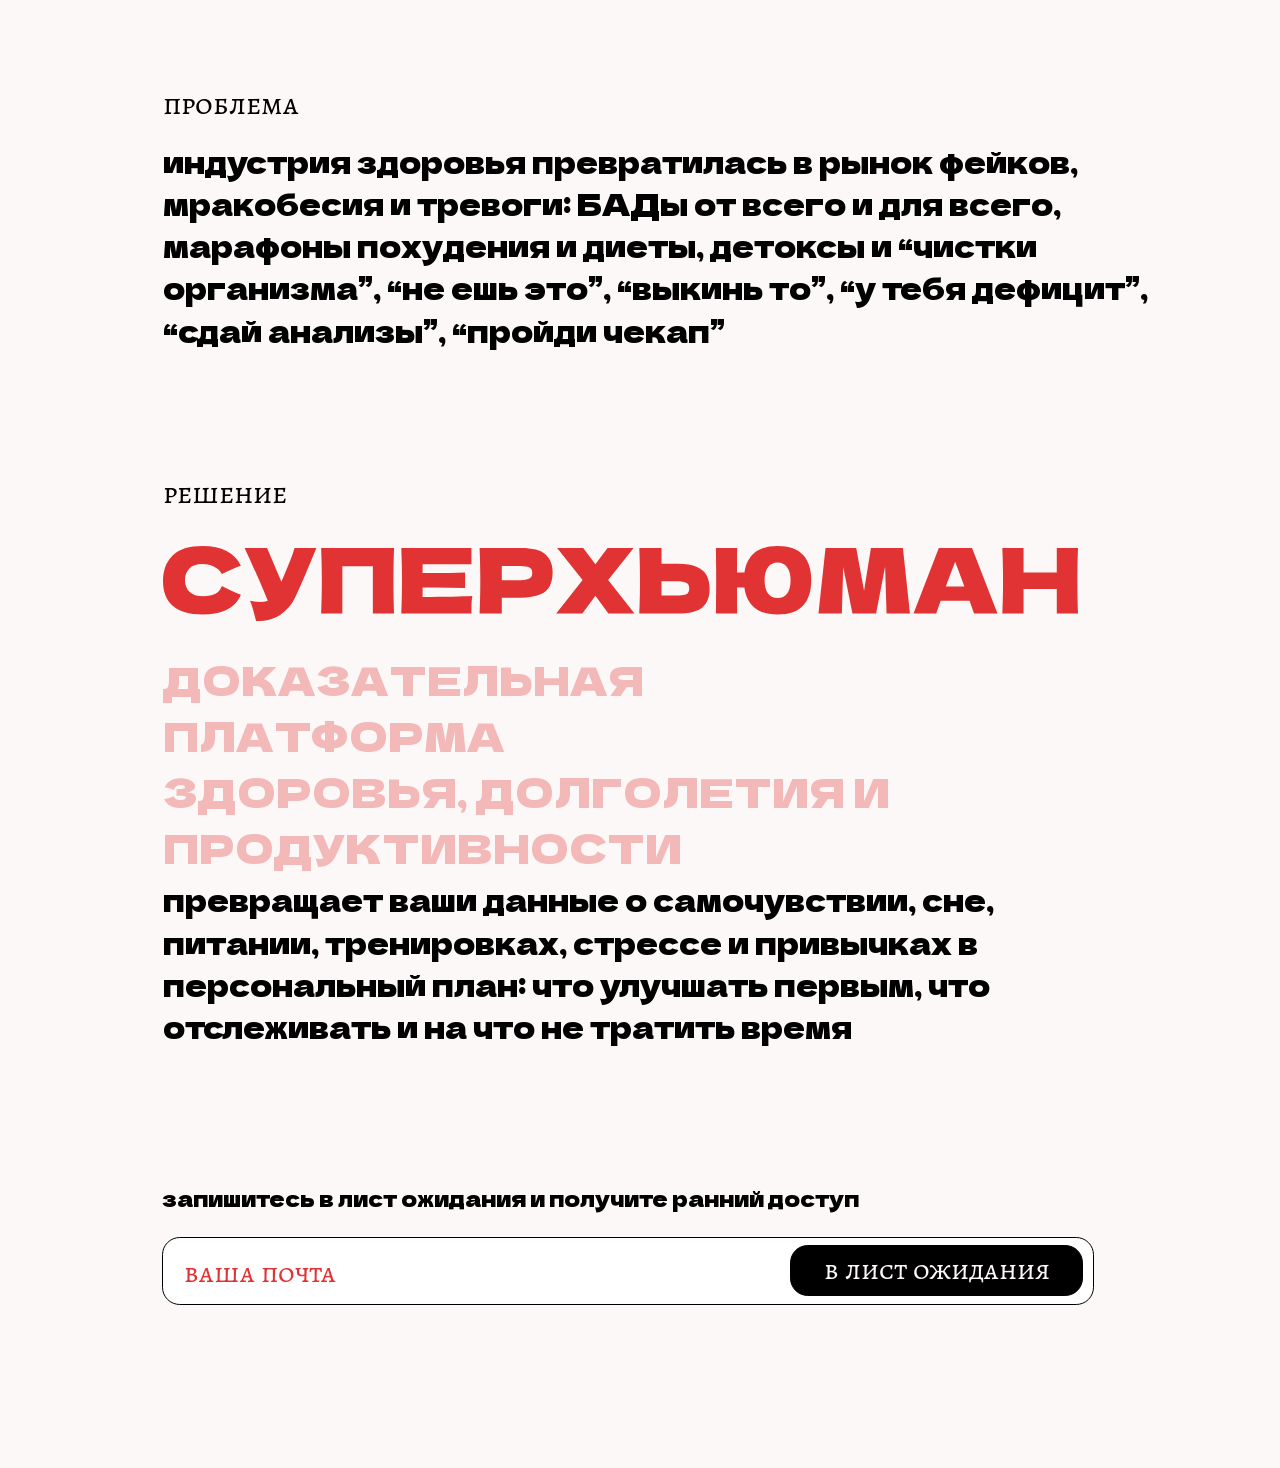
==== superhuman/index.html @ b4c134c9 "Add Superhuman waitlist page" ====
<!DOCTYPE html>
<html lang="ru">
<head>
    <meta charset="UTF-8">
    <meta name="viewport" content="width=device-width, initial-scale=1.0">
    <title>Суперхьюман</title>
    <link rel="icon" type="image/x-icon" href="../assets/favicon.ico">
    <link rel="preconnect" href="https://fonts.googleapis.com">
    <link rel="preconnect" href="https://fonts.gstatic.com" crossorigin>
    <link href="https://fonts.googleapis.com/css2?family=Alegreya+SC&amp;family=Dela+Gothic+One&amp;display=swap" rel="stylesheet">
    <link rel="stylesheet" href="../styles/superhuman.css">
</head>
<body>
    <main class="superhuman-page" aria-label="Суперхьюман">
        <section class="superhuman-stage">
            <p class="section-label problem-label">проблема</p>
            <p class="problem-copy">индустрия здоровья превратилась в рынок фейков, мракобесия и тревоги: БАДы от всего и для всего, марафоны похудения и  диеты, детоксы и “чистки организма”, “не ешь это”, “выкинь то”, “у тебя дефицит”, “сдай анализы”, “пройди чекап”</p>

            <p class="section-label solution-label">решение</p>
            <img class="superhuman-logo" src="../assets/superhuman-logo.svg" alt="СУПЕРХЬЮМАН">

            <h1 class="superhuman-subtitle">
                <span>доказательная платформа</span>
                <span>здоровья, долголетия и</span>
                <span>продуктивности</span>
            </h1>

            <p class="solution-copy">превращает ваши данные о самочувствии, сне, питании, тренировках, стрессе и привычках в персональный план: что улучшать первым, что отслеживать и на что не тратить время</p>

            <div class="waitlist">
                <p class="waitlist-caption">запишитесь в лист ожидания и получите ранний доступ</p>
                <form
                    class="waitlist-form"
                    data-endpoint="https://script.google.com/macros/s/AKfycbw8S2d8PVBsrzb2Y690v4uZNA24RD8O-IJxVtnsrtpIWlm29gAMp56VdJrxew1wc2tc0w/exec"
                    data-sheet-id="1YwwWnk96e6P84mYwUhxPJiWjy-DQQbZXwpfyrY9hVKY"
                    novalidate
                >
                    <label class="sr-only" for="waitlist-email">Ваша почта</label>
                    <input id="waitlist-email" name="email" type="email" autocomplete="email" placeholder="ваша почта" required>
                    <button type="submit">в лист ожидания</button>
                </form>
                <p class="form-message" role="status" aria-live="polite"></p>
            </div>
        </section>
    </main>

    <script>
        const form = document.querySelector(".waitlist-form");
        const emailInput = document.querySelector("#waitlist-email");
        const message = document.querySelector(".form-message");
        const submitButton = form.querySelector("button");

        const setMessage = (text, type) => {
            message.textContent = text;
            message.dataset.type = type;
        };

        form.addEventListener("submit", async (event) => {
            event.preventDefault();

            if (!emailInput.validity.valid) {
                setMessage("введите корректную почту", "error");
                emailInput.focus();
                return;
            }

            const endpoint = form.dataset.endpoint;

            if (!endpoint) {
                setMessage("форма готова, осталось подключить Google Apps Script", "error");
                return;
            }

            submitButton.disabled = true;
            submitButton.textContent = "отправляем";
            setMessage("", "");

            try {
                const payload = new FormData(form);
                payload.append("created_at", new Date().toISOString());
                payload.append("page", "superhuman");
                payload.append("user_agent", navigator.userAgent);
                payload.append("referrer", document.referrer);

                await fetch(endpoint, {
                    method: "POST",
                    mode: "no-cors",
                    body: payload
                });

                form.reset();
                setMessage("готово, вы в листе ожидания", "success");
            } catch (error) {
                setMessage("не получилось отправить, попробуйте ещё раз", "error");
            } finally {
                submitButton.disabled = false;
                submitButton.textContent = "в лист ожидания";
            }
        });
    </script>
</body>
</html>
---- styles/superhuman.css ----
* {
    box-sizing: border-box;
}

html,
body {
    margin: 0;
    min-height: 100%;
}

body {
    background: #fcf8f7;
}

button,
input {
    font: inherit;
}

.superhuman-page {
    width: 100%;
    min-height: 100vh;
    overflow-x: hidden;
    background: #fcf8f7;
}

.superhuman-stage {
    position: relative;
    width: min(100vw, 1440px);
    aspect-ratio: 1440 / 1651;
    margin: 0 auto;
    overflow: hidden;
    background: #fcf8f7;
    color: #000;
    transform-origin: top center;
}

.section-label,
.problem-copy,
.superhuman-subtitle,
.solution-copy,
.waitlist {
    position: absolute;
    margin: 0;
}

.section-label {
    left: 12.708333%;
    width: 79.652778%;
    font-family: "Alegreya SC", Georgia, serif;
    font-size: min(2.361111vw, 34px);
    line-height: 1.4;
    font-weight: 400;
    text-shadow: min(0.416667vw, 6px) min(0.416667vw, 6px) 0 #fcf8f7;
}

.problem-label {
    top: 5.633010%;
}

.solution-label {
    top: 32.162326%;
}

.problem-copy,
.solution-copy {
    font-family: "Dela Gothic One", system-ui, sans-serif;
    font-weight: 400;
    font-size: min(2.361111vw, 34px);
    line-height: 1.4;
    letter-spacing: 0;
}

.problem-copy {
    top: 9.509388%;
    left: 12.708333%;
    width: 79.652778%;
    text-shadow: min(0.416667vw, 6px) min(0.416667vw, 6px) 0 #fcf8f7;
}

.superhuman-logo {
    position: absolute;
    top: 37.189582%;
    left: 12.708333%;
    width: 71.483333%;
    height: 5.101575%;
    display: block;
}

.superhuman-subtitle {
    top: 44.336766%;
    left: 12.708333%;
    width: 64.444444%;
    color: #f3b9b8;
    font-family: "Dela Gothic One", system-ui, sans-serif;
    font-weight: 400;
    font-size: min(3.125vw, 45px);
    line-height: 1.4;
    letter-spacing: 0;
    text-transform: uppercase;
}

.superhuman-subtitle span {
    display: block;
}

.solution-copy {
    top: 59.842520%;
    left: 12.708333%;
    width: 74.583333%;
}

.waitlist {
    top: 80.617807%;
    left: 12.638889%;
    width: 74.583333%;
}

.waitlist-caption {
    margin: 0 0 min(1.875vw, 27px);
    font-family: "Dela Gothic One", system-ui, sans-serif;
    font-size: min(1.666667vw, 24px);
    line-height: 1.4;
    letter-spacing: 0;
}

.waitlist-form {
    position: relative;
    width: 97.672253%;
    aspect-ratio: 1049 / 77;
    border: min(0.069444vw, 1px) solid #000;
    border-radius: min(1.388889vw, 20px);
    background: #fff;
}

.waitlist-form input {
    position: absolute;
    inset: 0 auto 0 0;
    width: 65.776930%;
    height: 100%;
    padding: min(0.208333vw, 3px) min(1.666667vw, 24px) 0;
    border: 0;
    outline: 0;
    background: transparent;
    color: #e13333;
    font-family: "Alegreya SC", Georgia, serif;
    font-size: min(2.222222vw, 32px);
    line-height: 1.2;
}

.waitlist-form input::placeholder {
    color: #e13333;
    opacity: 1;
}

.waitlist-form button {
    position: absolute;
    top: 10.389610%;
    right: 1.048618%;
    width: 31.553861%;
    height: 76.623377%;
    padding: 0;
    border: min(0.069444vw, 1px) solid #000;
    border-radius: min(1.388889vw, 20px);
    background: #000;
    color: #fcf8f7;
    font-family: "Alegreya SC", Georgia, serif;
    font-size: min(2.222222vw, 32px);
    line-height: 1.2;
    white-space: nowrap;
    cursor: pointer;
}

.waitlist-form button:disabled {
    cursor: wait;
    opacity: 0.75;
}

.form-message {
    min-height: min(2.222222vw, 32px);
    margin: min(0.972222vw, 14px) 0 0;
    font-family: "Alegreya SC", Georgia, serif;
    font-size: min(1.666667vw, 24px);
    line-height: 1.2;
}

.form-message[data-type="success"] {
    color: #000;
}

.form-message[data-type="error"] {
    color: #e13333;
}

.sr-only {
    position: absolute;
    width: 1px;
    height: 1px;
    padding: 0;
    margin: -1px;
    overflow: hidden;
    clip: rect(0, 0, 0, 0);
    white-space: nowrap;
    border: 0;
}
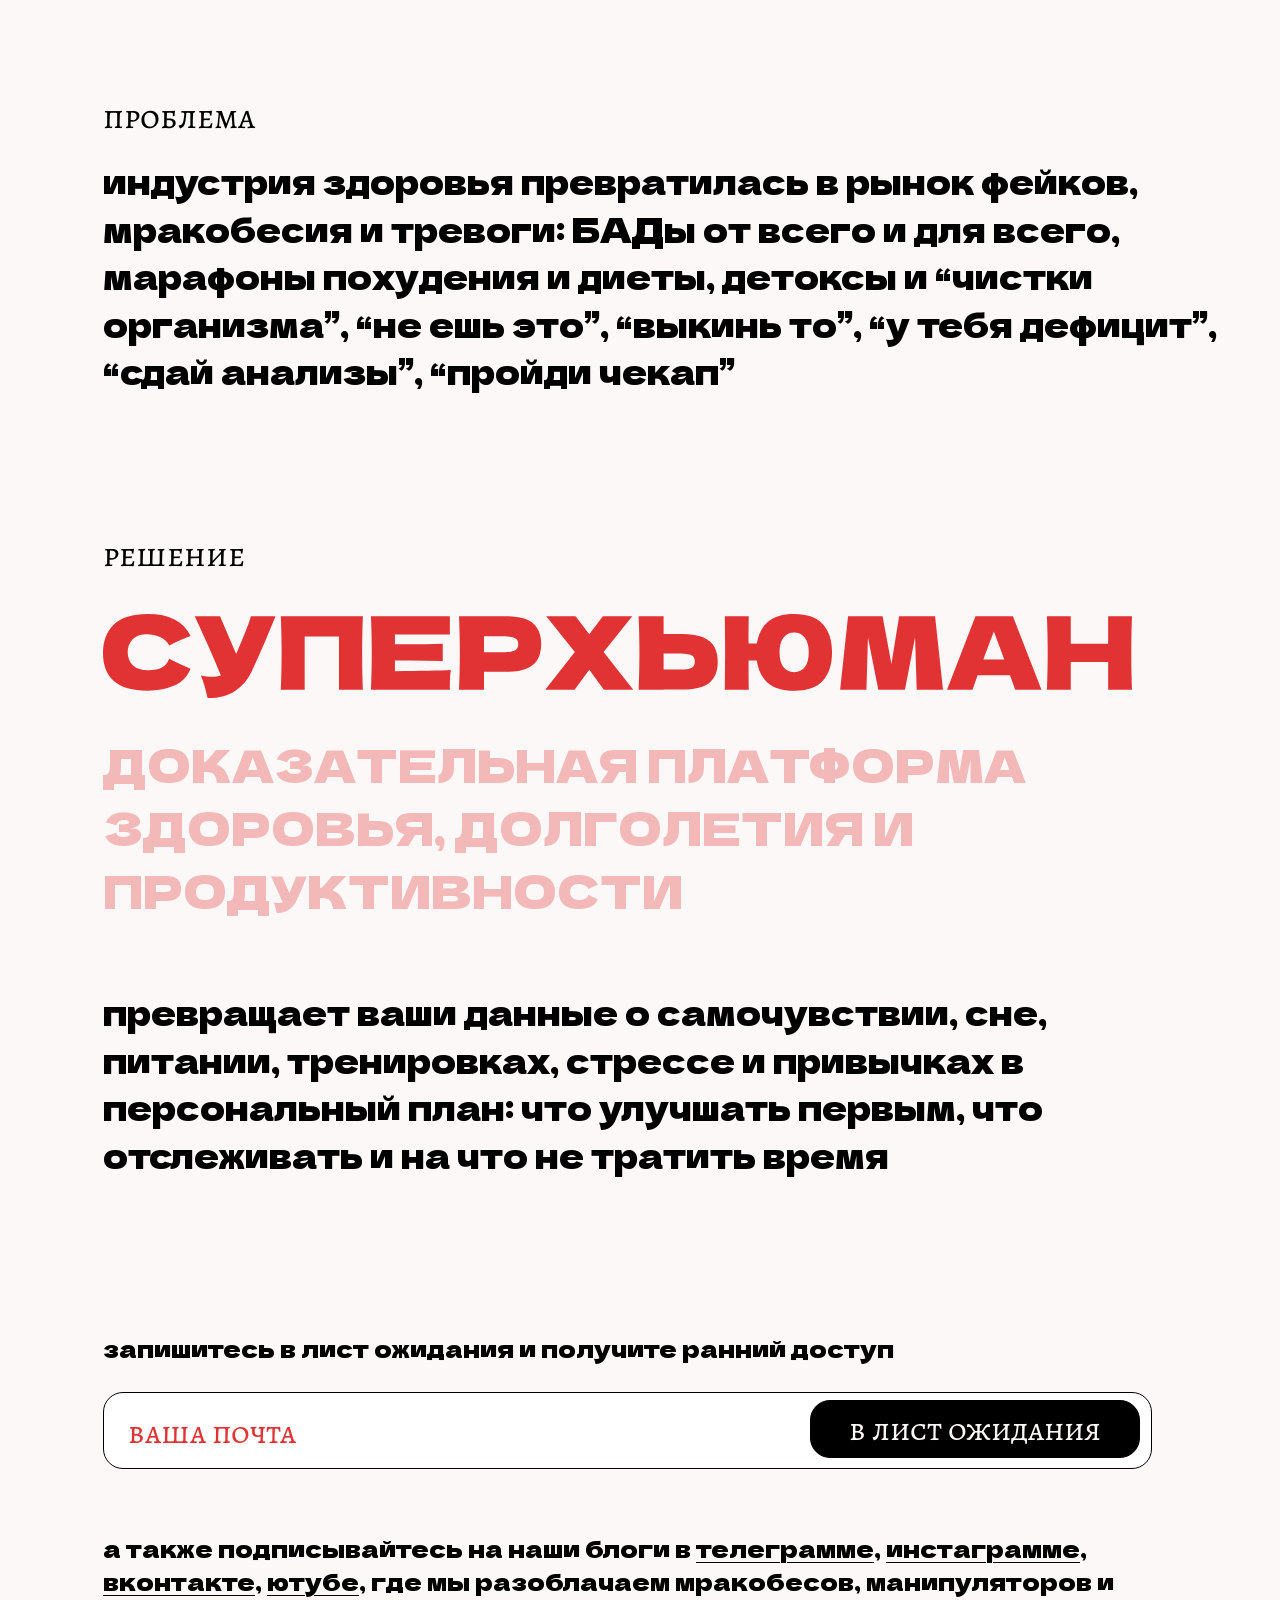
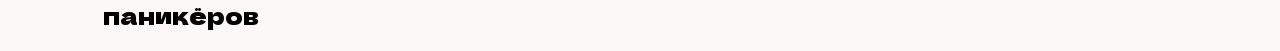
==== commit f3d95177: "Add Superhuman social links" ====
--- a/superhuman/index.html
+++ b/superhuman/index.html
@@ -40,6 +40,14 @@
                     <button type="submit">в лист ожидания</button>
                 </form>
                 <p class="form-message" role="status" aria-live="polite"></p>
+                <p class="waitlist-caption waitlist-socials">
+                    а также подписывайтесь на наши блоги в
+                    <a href="https://t.me/korolev_sh" target="_blank" rel="noopener noreferrer">телеграмме</a>,
+                    <a href="https://www.instagram.com/andrei.i.korolev/" target="_blank" rel="noopener noreferrer">инстаграмме</a>,
+                    <a href="https://vk.com/korolev_sh" target="_blank" rel="noopener noreferrer">вконтакте</a>,
+                    <a href="https://www.youtube.com/@korolev_sh" target="_blank" rel="noopener noreferrer">ютубе</a>,
+                    где мы разоблачаем мракобесов, манипуляторов и паникёров
+                </p>
             </div>
         </section>
     </main>
--- a/styles/superhuman.css
+++ b/styles/superhuman.css
@@ -122,6 +122,17 @@
     font-size: min(1.666667vw, 24px);
     line-height: 1.4;
     letter-spacing: 0;
+}
+
+.waitlist-socials {
+    margin: min(1.111111vw, 16px) 0 0;
+}
+
+.waitlist-socials a {
+    color: inherit;
+    text-decoration: underline;
+    text-decoration-thickness: 0.06em;
+    text-underline-offset: 0.18em;
 }
 
 .waitlist-form {
@@ -203,3 +214,315 @@
     white-space: nowrap;
     border: 0;
 }
+
+@media (min-width: 1101px) and (max-width: 1439px) {
+    .superhuman-stage {
+        --desktop-gutter: clamp(26px, calc((100vw - 1074px) / 2), 183px);
+        width: 100%;
+        height: 1651px;
+        aspect-ratio: auto;
+    }
+
+    .section-label {
+        left: var(--desktop-gutter);
+        width: min(1147px, calc(100% - var(--desktop-gutter) - 48px));
+        font-size: 34px;
+        text-shadow: 6px 6px 0 #fcf8f7;
+    }
+
+    .problem-label {
+        top: 93px;
+    }
+
+    .solution-label {
+        top: 531px;
+    }
+
+    .problem-copy,
+    .solution-copy {
+        font-size: 34px;
+    }
+
+    .problem-copy {
+        top: 157px;
+        left: var(--desktop-gutter);
+        width: min(1147px, calc(100% - var(--desktop-gutter) - 48px));
+        text-shadow: 6px 6px 0 #fcf8f7;
+    }
+
+    .superhuman-logo {
+        top: 614px;
+        left: var(--desktop-gutter);
+        width: min(1029.36px, calc(100% - var(--desktop-gutter) - 48px));
+        height: 84.227px;
+    }
+
+    .superhuman-subtitle {
+        top: 732px;
+        left: var(--desktop-gutter);
+        width: min(928px, calc(100% - var(--desktop-gutter) - 48px));
+        font-size: 45px;
+    }
+
+    .solution-copy {
+        top: 988px;
+        left: var(--desktop-gutter);
+        width: min(1074px, calc(100% - var(--desktop-gutter) - 48px));
+    }
+
+    .waitlist {
+        top: 1331px;
+        left: var(--desktop-gutter);
+        width: min(1074px, calc(100% - var(--desktop-gutter) - 48px));
+    }
+
+    .waitlist-caption {
+        margin-bottom: 27px;
+        font-size: 24px;
+    }
+
+    .waitlist-socials {
+        margin: 16px 0 0;
+    }
+
+    .waitlist-form {
+        width: min(1049px, 100%);
+        border: 1px solid #000;
+        border-radius: 20px;
+    }
+
+    .waitlist-form input {
+        padding: 3px 24px 0;
+        font-size: 32px;
+    }
+
+    .waitlist-form button {
+        border: 1px solid #000;
+        border-radius: 20px;
+        font-size: 32px;
+    }
+
+    .form-message {
+        min-height: 32px;
+        margin-top: 14px;
+        font-size: 24px;
+    }
+}
+
+@media (min-width: 701px) and (max-width: 1100px) {
+    .superhuman-stage {
+        width: 100%;
+        height: 150.090909vw;
+        aspect-ratio: auto;
+    }
+
+    .section-label {
+        left: 2.363636vw;
+        width: 95.272728vw;
+        font-size: 3.090909vw;
+        text-shadow: 0.545455vw 0.545455vw 0 #fcf8f7;
+    }
+
+    .problem-label {
+        top: 8.454545vw;
+    }
+
+    .solution-label {
+        top: 48.272727vw;
+    }
+
+    .problem-copy,
+    .solution-copy {
+        font-size: 3.090909vw;
+    }
+
+    .problem-copy {
+        top: 14.272727vw;
+        left: 2.363636vw;
+        width: 95.272728vw;
+        text-shadow: 0.545455vw 0.545455vw 0 #fcf8f7;
+    }
+
+    .superhuman-logo {
+        top: 55.818182vw;
+        left: 2.363636vw;
+        width: 93.578182vw;
+        height: 7.657vw;
+    }
+
+    .superhuman-subtitle {
+        top: 66.545455vw;
+        left: 2.363636vw;
+        width: 84.363636vw;
+        font-size: 4.090909vw;
+    }
+
+    .solution-copy {
+        top: 89.818182vw;
+        left: 2.363636vw;
+        width: 95.272728vw;
+    }
+
+    .waitlist {
+        top: 121vw;
+        left: 2.363636vw;
+        width: 95.272728vw;
+    }
+
+    .waitlist-caption {
+        margin-bottom: 2.454545vw;
+        font-size: 2.181818vw;
+    }
+
+    .waitlist-socials {
+        margin: 1.454545vw 0 0;
+    }
+
+    .waitlist-form {
+        width: 100%;
+        border: 1px solid #000;
+        border-radius: 1.818182vw;
+    }
+
+    .waitlist-form input {
+        padding: 0.272727vw 2.181818vw 0;
+        font-size: 2.909091vw;
+    }
+
+    .waitlist-form button {
+        border: 1px solid #000;
+        border-radius: 1.818182vw;
+        font-size: 2.909091vw;
+    }
+
+    .form-message {
+        min-height: 2.909091vw;
+        margin-top: 1.272727vw;
+        font-size: 2.181818vw;
+    }
+}
+
+@media (max-width: 700px) {
+    .superhuman-stage {
+        width: 100%;
+        min-height: 100svh;
+        aspect-ratio: auto;
+        padding: clamp(44px, 12vw, 72px) clamp(18px, 5vw, 32px) clamp(56px, 14vw, 88px);
+        overflow: visible;
+    }
+
+    .section-label,
+    .problem-copy,
+    .superhuman-logo,
+    .superhuman-subtitle,
+    .solution-copy,
+    .waitlist {
+        position: static;
+        width: 100%;
+        height: auto;
+        margin: 0;
+    }
+
+    .section-label {
+        font-size: clamp(22px, 6vw, 30px);
+        line-height: 1.2;
+        text-shadow: 3px 3px 0 #fcf8f7;
+    }
+
+    .problem-label,
+    .solution-label {
+        margin-bottom: clamp(12px, 3.5vw, 20px);
+    }
+
+    .problem-copy,
+    .solution-copy {
+        font-size: clamp(19px, 5.1vw, 26px);
+        line-height: 1.42;
+    }
+
+    .problem-copy {
+        margin-bottom: clamp(64px, 18vw, 104px);
+        text-shadow: 3px 3px 0 #fcf8f7;
+    }
+
+    .superhuman-logo {
+        aspect-ratio: 1029.36 / 84.2267;
+        margin: clamp(18px, 5vw, 28px) 0 clamp(24px, 6vw, 36px);
+    }
+
+    .superhuman-subtitle {
+        max-width: 640px;
+        margin-bottom: clamp(36px, 10vw, 56px);
+        font-size: clamp(22px, 5.7vw, 30px);
+        line-height: 1.25;
+    }
+
+    .solution-copy {
+        margin-bottom: clamp(72px, 20vw, 112px);
+    }
+
+    .waitlist-caption {
+        margin-bottom: clamp(14px, 4vw, 22px);
+        font-size: clamp(15px, 4.2vw, 20px);
+        line-height: 1.35;
+    }
+
+    .waitlist-socials {
+        margin: clamp(14px, 4vw, 22px) 0 0;
+    }
+
+    .waitlist-form {
+        display: flex;
+        align-items: center;
+        gap: 6px;
+        width: 100%;
+        min-height: 58px;
+        aspect-ratio: auto;
+        padding: 5px;
+        border: 1px solid #000;
+        border-radius: 16px;
+    }
+
+    .waitlist-form input,
+    .waitlist-form button {
+        position: static;
+        height: 46px;
+        border-radius: 14px;
+        font-size: clamp(17px, 4.8vw, 24px);
+    }
+
+    .waitlist-form input {
+        flex: 1 1 auto;
+        min-width: 0;
+        width: auto;
+        padding: 0 10px 0 12px;
+    }
+
+    .waitlist-form button {
+        flex: 0 0 52%;
+        max-width: 260px;
+        padding: 0 10px;
+        border: 1px solid #000;
+    }
+
+    .form-message {
+        min-height: 24px;
+        margin-top: 12px;
+        font-size: clamp(16px, 4.5vw, 21px);
+    }
+}
+
+@media (max-width: 360px) {
+    .waitlist-form {
+        flex-direction: column;
+        align-items: stretch;
+        padding: 6px;
+    }
+
+    .waitlist-form input,
+    .waitlist-form button {
+        width: 100%;
+        max-width: none;
+        flex-basis: auto;
+    }
+}
